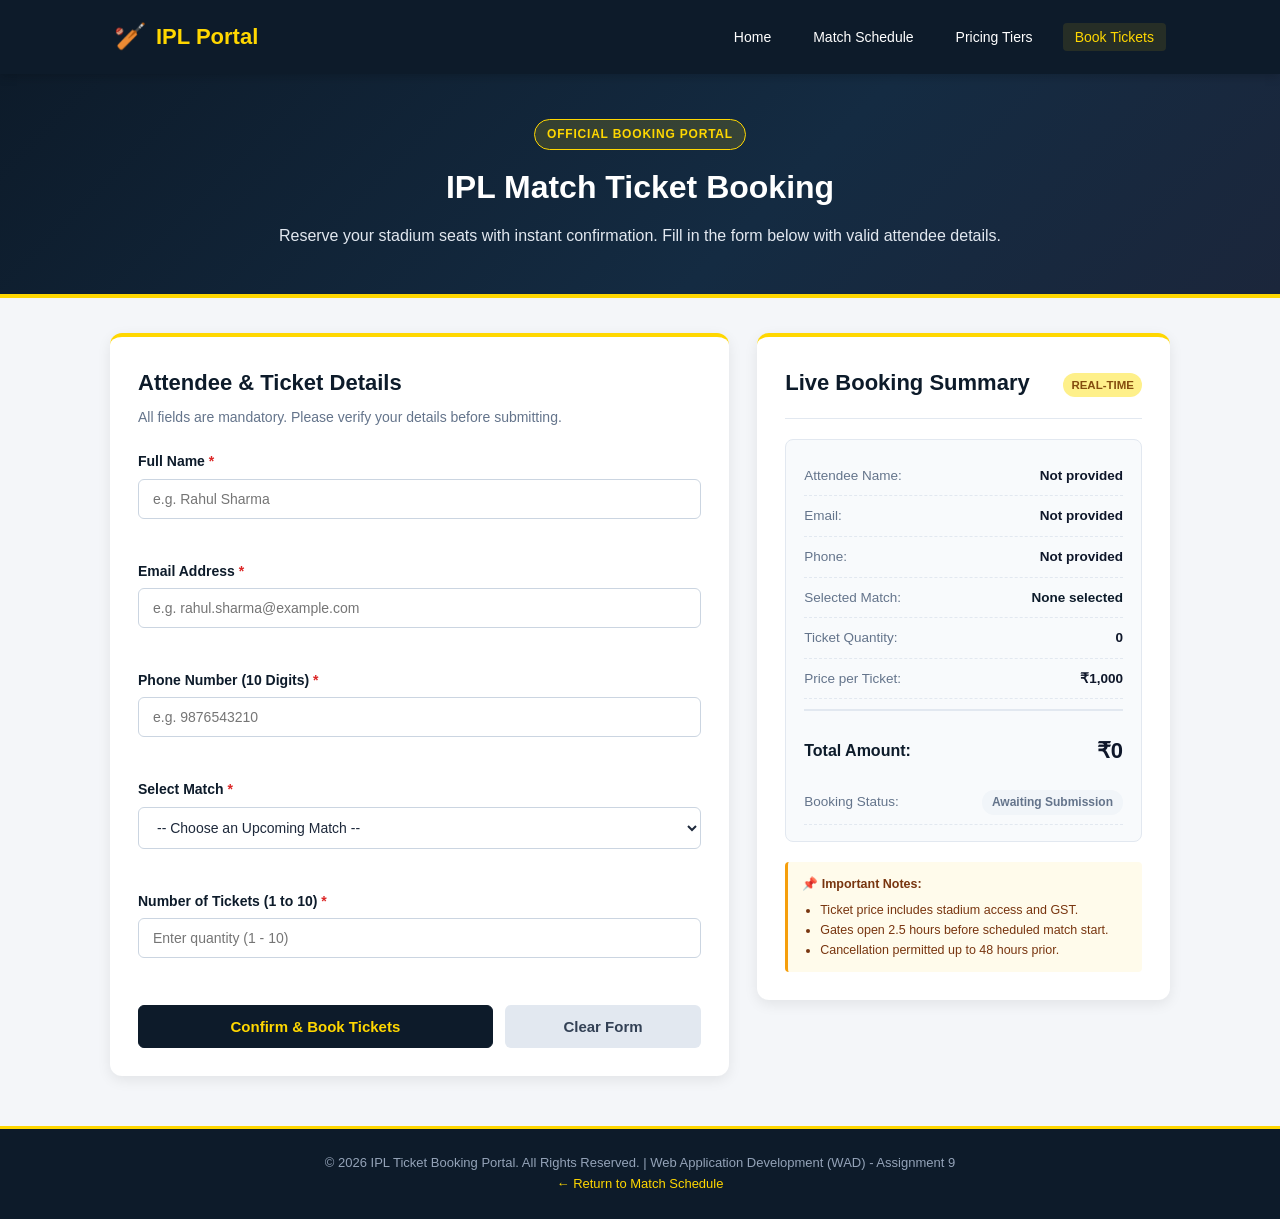
==== Assignment9/book-validation.html @ 7f0bdf5b "Assignment 9: Implement complete client-side form validation." ====
<!DOCTYPE html>
<html lang="en">
<head>
  <meta charset="UTF-8" />
  <meta name="viewport" content="width=device-width, initial-scale=1.0" />
  <title>IPL Ticket Booking &amp; Client-Side Validation - Assignment 9</title>
  <link rel="stylesheet" href="style.css" />
</head>
<body>

  <!-- Responsive Navigation -->
  <header>
    <nav class="navbar">
      <div class="nav-brand">
        <span class="brand-icon">🏏</span>
        <h1 class="brand-title">IPL Portal</h1>
      </div>

      <ul class="nav-links">
        <li><a href="../Assignment8/index.html#home" class="nav-link">Home</a></li>
        <li><a href="../Assignment8/index.html#matches" class="nav-link">Match Schedule</a></li>
        <li><a href="../Assignment8/index.html#pricing" class="nav-link">Pricing Tiers</a></li>
        <li><a href="book-validation.html" class="nav-link active">Book Tickets</a></li>
      </ul>
    </nav>
  </header>

  <!-- Hero Banner -->
  <section class="hero">
    <div class="hero-content">
      <span class="hero-badge">Official Booking Portal</span>
      <h1>IPL Match Ticket Booking</h1>
      <p>Reserve your stadium seats with instant confirmation. Fill in the form below with valid attendee details.</p>
    </div>
  </section>

  <!-- Main Container: 2-Column Responsive Grid -->
  <main class="container">

    <!-- Form Column -->
    <div class="card form-card">
      <div class="form-header">
        <h2>Attendee &amp; Ticket Details</h2>
        <p class="subtitle">All fields are mandatory. Please verify your details before submitting.</p>
      </div>

      <form id="bookingForm" novalidate>
        <!-- Full Name -->
        <div class="form-group">
          <label for="name">Full Name <span class="required">*</span></label>
          <input
            type="text"
            id="name"
            name="name"
            placeholder="e.g. Rahul Sharma"
            autocomplete="name"
          />
          <div class="error" id="nameError"></div>
        </div>

        <!-- Email Address -->
        <div class="form-group">
          <label for="email">Email Address <span class="required">*</span></label>
          <input
            type="email"
            id="email"
            name="email"
            placeholder="e.g. rahul.sharma@example.com"
            autocomplete="email"
          />
          <div class="error" id="emailError"></div>
        </div>

        <!-- Phone Number -->
        <div class="form-group">
          <label for="phone">Phone Number (10 Digits) <span class="required">*</span></label>
          <input
            type="tel"
            id="phone"
            name="phone"
            placeholder="e.g. 9876543210"
            maxlength="10"
            autocomplete="tel"
          />
          <div class="error" id="phoneError"></div>
        </div>

        <!-- Match Selection -->
        <div class="form-group">
          <label for="match">Select Match <span class="required">*</span></label>
          <select id="match" name="match">
            <option value="">-- Choose an Upcoming Match --</option>
            <option value="CSK vs MI (29-Jan-2027, Chennai)">Match 01: CSK vs MI - 29-Jan-2027 (Chennai)</option>
            <option value="RR vs RCB (30-Jan-2027, Mohali)">Match 02: RR vs RCB - 30-Jan-2027 (Mohali)</option>
            <option value="MI vs RCB (31-Jan-2027, Mumbai)">Match 03: MI vs RCB - 31-Jan-2027 (Mumbai)</option>
            <option value="KKR vs SRH (02-Feb-2027, Kolkata)">Match 04: KKR vs SRH - 02-Feb-2027 (Kolkata)</option>
            <option value="CSK vs KKR (05-Feb-2027, Chennai)">Match 05: CSK vs KKR - 05-Feb-2027 (Chennai)</option>
          </select>
          <div class="error" id="matchError"></div>
        </div>

        <!-- Number of Tickets -->
        <div class="form-group">
          <label for="tickets">Number of Tickets (1 to 10) <span class="required">*</span></label>
          <input
            type="number"
            id="tickets"
            name="tickets"
            min="1"
            max="10"
            placeholder="Enter quantity (1 - 10)"
          />
          <div class="error" id="ticketsError"></div>
        </div>

        <!-- Submit & Reset Buttons -->
        <div class="form-actions">
          <button type="submit" id="submitBtn" class="btn btn-primary">
            Confirm &amp; Book Tickets
          </button>
          <button type="button" id="resetBtn" class="btn btn-secondary">
            Clear Form
          </button>
        </div>
      </form>

      <!-- Loading Animation Indicator -->
      <div id="loading" class="loading-container">
        <div class="spinner"></div>
        <p class="loading-text">Validating details &amp; reserving seats...</p>
      </div>

      <!-- Success Notification Message -->
      <div id="successMessage" class="success-box">
        <div class="success-icon">✅</div>
        <h3>Booking Confirmed!</h3>
        <p>Your tickets have been validated and reserved successfully. A confirmation SMS and email have been sent to your registered contact details.</p>
      </div>
    </div>

    <!-- Booking Summary Column -->
    <div class="card summary-card">
      <div class="summary-header">
        <h2>Live Booking Summary</h2>
        <span class="badge live-badge">Real-Time</span>
      </div>

      <div class="summary-receipt">
        <div class="receipt-row">
          <span class="label">Attendee Name:</span>
          <span class="value" id="summaryName">Not provided</span>
        </div>

        <div class="receipt-row">
          <span class="label">Email:</span>
          <span class="value" id="summaryEmail">Not provided</span>
        </div>

        <div class="receipt-row">
          <span class="label">Phone:</span>
          <span class="value" id="summaryPhone">Not provided</span>
        </div>

        <div class="receipt-row">
          <span class="label">Selected Match:</span>
          <span class="value highlight" id="summaryMatch">None selected</span>
        </div>

        <div class="receipt-row">
          <span class="label">Ticket Quantity:</span>
          <span class="value" id="summaryTickets">0</span>
        </div>

        <div class="receipt-row">
          <span class="label">Price per Ticket:</span>
          <span class="value">₹1,000</span>
        </div>

        <div class="receipt-divider"></div>

        <div class="receipt-row total-row">
          <span class="label">Total Amount:</span>
          <span class="value total-price">₹<span id="total">0</span></span>
        </div>

        <div class="receipt-row status-row">
          <span class="label">Booking Status:</span>
          <span class="status-tag status-pending" id="summaryStatus">Awaiting Submission</span>
        </div>

        <div class="receipt-row" id="refRow" style="display: none;">
          <span class="label">Booking Reference:</span>
          <span class="value" id="summaryRef">---</span>
        </div>
      </div>

      <div class="summary-notice">
        <h4>📌 Important Notes:</h4>
        <ul>
          <li>Ticket price includes stadium access and GST.</li>
          <li>Gates open 2.5 hours before scheduled match start.</li>
          <li>Cancellation permitted up to 48 hours prior.</li>
        </ul>
      </div>
    </div>

  </main>

  <!-- Footer -->
  <footer>
    <div class="footer-container">
      <p>&copy; 2026 IPL Ticket Booking Portal. All Rights Reserved. | Web Application Development (WAD) - Assignment 9</p>
      <p><a href="../Assignment8/index.html">← Return to Match Schedule</a></p>
    </div>
  </footer>

  <!-- External JavaScript -->
  <script src="script.js"></script>
</body>
</html>
---- Assignment9/style.css ----
/* ==========================================================================
   IPL Portal - Client-Side Form Validation Styles (Assignment 9)
   Theme: Dark Blue & Gold (#0d1b2a, #142b42, #ffd700)
   ========================================================================== */

/* --------------------------------------------------------------------------
   1. Reset & Global Styles
   -------------------------------------------------------------------------- */
* {
  box-sizing: border-box;
  margin: 0;
  padding: 0;
}

html, body {
  width: 100%;
  max-width: 100vw;
  overflow-x: hidden;
}

body {
  font-family: Arial, Helvetica, sans-serif;
  background-color: #f4f6f9;
  color: #333333;
  line-height: 1.6;
}

/* --------------------------------------------------------------------------
   2. Responsive Navigation
   -------------------------------------------------------------------------- */
header {
  background-color: #0d1b2a;
  box-shadow: 0 2px 10px rgba(0, 0, 0, 0.2);
  position: sticky;
  top: 0;
  z-index: 1000;
}

.navbar {
  display: flex;
  justify-content: space-between;
  align-items: center;
  max-width: 1100px;
  margin: 0 auto;
  padding: 16px 24px;
  flex-wrap: wrap;
}

.nav-brand {
  display: flex;
  align-items: center;
  gap: 10px;
}

.brand-icon {
  font-size: 26px;
}

.brand-title {
  color: #ffd700;
  font-size: 22px;
  margin: 0;
  font-weight: bold;
}

.nav-links {
  display: flex;
  align-items: center;
  gap: 18px;
  list-style: none;
}

.nav-link {
  color: #ffffff;
  text-decoration: none;
  font-size: 14px;
  font-weight: 500;
  padding: 6px 12px;
  border-radius: 4px;
  transition: all 0.25s ease;
}

.nav-link:hover,
.nav-link.active {
  color: #ffd700;
  background-color: rgba(255, 215, 0, 0.1);
}

/* --------------------------------------------------------------------------
   3. Hero Section
   -------------------------------------------------------------------------- */
.hero {
  background: linear-gradient(135deg, #0d1b2a 0%, #142b42 60%, #1b263b 100%);
  color: #ffffff;
  text-align: center;
  padding: 45px 20px;
  border-bottom: 4px solid #ffd700;
}

.hero-content {
  max-width: 750px;
  margin: 0 auto;
}

.hero-badge {
  display: inline-block;
  background-color: rgba(255, 215, 0, 0.15);
  color: #ffd700;
  border: 1px solid #ffd700;
  padding: 5px 12px;
  border-radius: 16px;
  font-size: 12px;
  font-weight: bold;
  letter-spacing: 0.8px;
  text-transform: uppercase;
  margin-bottom: 12px;
}

.hero h1 {
  font-size: 32px;
  color: #ffffff;
  margin-bottom: 10px;
}

.hero p {
  color: #e2e8f0;
  font-size: 16px;
}

/* --------------------------------------------------------------------------
   4. Main Container & 2-Column Grid Layout
   -------------------------------------------------------------------------- */
.container {
  max-width: 1100px;
  width: 100%;
  margin: 35px auto;
  padding: 0 20px;
  display: grid;
  grid-template-columns: 1.8fr 1.2fr;
  gap: 28px;
  align-items: start;
}

.card {
  background-color: #ffffff;
  padding: 28px;
  border-radius: 12px;
  border-top: 4px solid #ffd700;
  box-shadow: 0 4px 14px rgba(0, 0, 0, 0.08);
}

.form-header h2,
.summary-header h2 {
  color: #0d1b2a;
  font-size: 22px;
  margin-bottom: 6px;
}

.subtitle {
  color: #64748b;
  font-size: 14px;
  margin-bottom: 22px;
}

/* --------------------------------------------------------------------------
   5. Form Controls & Validation Styling
   -------------------------------------------------------------------------- */
.form-group {
  margin-bottom: 18px;
}

label {
  display: block;
  font-weight: 600;
  color: #0d1b2a;
  font-size: 14px;
  margin-bottom: 6px;
}

.required {
  color: #dc2626;
  font-weight: bold;
}

input[type="text"],
input[type="email"],
input[type="tel"],
input[type="number"],
select {
  width: 100%;
  padding: 11px 14px;
  border: 1.5px solid #cbd5e1;
  border-radius: 6px;
  font-size: 14px;
  font-family: inherit;
  color: #1e293b;
  background-color: #ffffff;
  transition: all 0.25s ease;
}

input:focus,
select:focus {
  outline: none;
  border-color: #0d1b2a;
  box-shadow: 0 0 0 3px rgba(13, 27, 42, 0.15);
}

/* Validation Highlights */
.input-error {
  border-color: #dc2626 !important;
  background-color: #fff5f5 !important;
  box-shadow: 0 0 0 3px rgba(220, 38, 38, 0.15) !important;
}

.input-valid {
  border-color: #16a34a !important;
  background-color: #f0fdf4 !important;
}

/* Error Messages */
.error {
  color: #dc2626;
  font-size: 12.5px;
  font-weight: 500;
  margin-top: 5px;
  min-height: 18px;
  transition: all 0.2s ease;
}

/* Form Actions */
.form-actions {
  display: flex;
  gap: 12px;
  margin-top: 24px;
}

.btn {
  padding: 12px 20px;
  font-size: 15px;
  font-weight: bold;
  border-radius: 6px;
  cursor: pointer;
  border: none;
  transition: all 0.25s ease;
  text-align: center;
}

.btn-primary {
  flex: 2;
  background-color: #0d1b2a;
  color: #ffd700;
  border: 1px solid #0d1b2a;
}

.btn-primary:hover:not(:disabled) {
  background-color: #29445f;
  box-shadow: 0 4px 10px rgba(13, 27, 42, 0.25);
}

.btn-primary:disabled {
  background-color: #94a3b8;
  color: #f1f5f9;
  cursor: not-allowed;
  border-color: #94a3b8;
}

.btn-secondary {
  flex: 1;
  background-color: #e2e8f0;
  color: #334155;
}

.btn-secondary:hover {
  background-color: #cbd5e1;
}

/* --------------------------------------------------------------------------
   6. Loading Animation Spinner
   -------------------------------------------------------------------------- */
.loading-container {
  display: none;
  text-align: center;
  padding: 20px;
  margin-top: 20px;
  background-color: #f8fafc;
  border-radius: 8px;
  border: 1px dashed #cbd5e1;
}

.spinner {
  width: 40px;
  height: 40px;
  border: 4px solid #e2e8f0;
  border-top: 4px solid #0d1b2a;
  border-right: 4px solid #ffd700;
  border-radius: 50%;
  animation: spin 0.85s linear infinite;
  margin: 0 auto 12px auto;
}

@keyframes spin {
  0% { transform: rotate(0deg); }
  100% { transform: rotate(360deg); }
}

.loading-text {
  color: #0d1b2a;
  font-weight: 600;
  font-size: 14px;
}

/* --------------------------------------------------------------------------
   7. Success Alert Box
   -------------------------------------------------------------------------- */
.success-box {
  display: none;
  background-color: #ecfdf5;
  border: 1.5px solid #10b981;
  border-radius: 8px;
  padding: 18px;
  margin-top: 22px;
  text-align: center;
  animation: fadeIn 0.4s ease;
}

@keyframes fadeIn {
  from { opacity: 0; transform: translateY(-6px); }
  to { opacity: 1; transform: translateY(0); }
}

.success-icon {
  font-size: 30px;
  margin-bottom: 6px;
}

.success-box h3 {
  color: #065f46;
  font-size: 18px;
  margin-bottom: 6px;
}

.success-box p {
  color: #047857;
  font-size: 13.5px;
  line-height: 1.5;
}

/* --------------------------------------------------------------------------
   8. Booking Summary Receipt Card
   -------------------------------------------------------------------------- */
.summary-header {
  display: flex;
  justify-content: space-between;
  align-items: center;
  margin-bottom: 20px;
  padding-bottom: 12px;
  border-bottom: 1px solid #e2e8f0;
}

.live-badge {
  background-color: #fef08a;
  color: #854d0e;
  font-size: 11.5px;
  font-weight: bold;
  padding: 3px 8px;
  border-radius: 12px;
  text-transform: uppercase;
}

.summary-receipt {
  background-color: #f8fafc;
  border: 1px solid #e2e8f0;
  border-radius: 8px;
  padding: 16px 18px;
  margin-bottom: 20px;
}

.receipt-row {
  display: flex;
  justify-content: space-between;
  align-items: center;
  padding: 9px 0;
  font-size: 13.5px;
  border-bottom: 1px dashed #e2e8f0;
}

.receipt-row:last-child {
  border-bottom: none;
}

.receipt-row .label {
  color: #64748b;
  font-weight: 500;
}

.receipt-row .value {
  color: #0f172a;
  font-weight: 600;
  text-align: right;
  max-width: 60%;
  word-break: break-word;
}

.receipt-row .value.highlight {
  color: #0d1b2a;
  font-weight: bold;
}

.receipt-divider {
  height: 2px;
  background-color: #e2e8f0;
  margin: 10px 0;
}

.total-row {
  border-bottom: none;
  padding: 12px 0;
}

.total-row .label {
  font-size: 16px;
  font-weight: bold;
  color: #0d1b2a;
}

.total-price {
  font-size: 22px;
  font-weight: bold;
  color: #0d1b2a;
}

.status-tag {
  display: inline-block;
  padding: 3px 10px;
  border-radius: 12px;
  font-size: 12px;
  font-weight: bold;
}

.status-pending {
  background-color: #f1f5f9;
  color: #64748b;
}

.status-confirmed {
  background-color: #dcfce7;
  color: #166534;
}

.summary-notice {
  background-color: #fffbeb;
  border-left: 3px solid #f59e0b;
  padding: 12px 14px;
  border-radius: 4px;
  font-size: 12.5px;
  color: #78350f;
}

.summary-notice h4 {
  margin-bottom: 6px;
}

.summary-notice ul {
  padding-left: 18px;
  line-height: 1.6;
}

/* --------------------------------------------------------------------------
   9. Footer
   -------------------------------------------------------------------------- */
footer {
  background-color: #0d1b2a;
  color: #94a3b8;
  padding: 24px 20px;
  margin-top: 50px;
  text-align: center;
  font-size: 13px;
  border-top: 3px solid #ffd700;
}

footer a {
  color: #ffd700;
  text-decoration: none;
}

footer a:hover {
  text-decoration: underline;
}

/* --------------------------------------------------------------------------
   10. Media Queries (Responsive Breakpoints)
   -------------------------------------------------------------------------- */
@media (max-width: 900px) {
  .container {
    grid-template-columns: 1fr;
    gap: 24px;
  }
}

@media (max-width: 600px) {
  .navbar {
    flex-direction: column;
    gap: 12px;
    padding: 14px;
  }

  .nav-links {
    flex-wrap: wrap;
    justify-content: center;
    gap: 10px;
  }

  .hero {
    padding: 32px 16px;
  }

  .hero h1 {
    font-size: 24px;
  }

  .hero p {
    font-size: 14px;
  }

  .card {
    padding: 20px 16px;
  }

  .form-actions {
    flex-direction: column;
  }

  .btn-primary,
  .btn-secondary {
    width: 100%;
  }
}
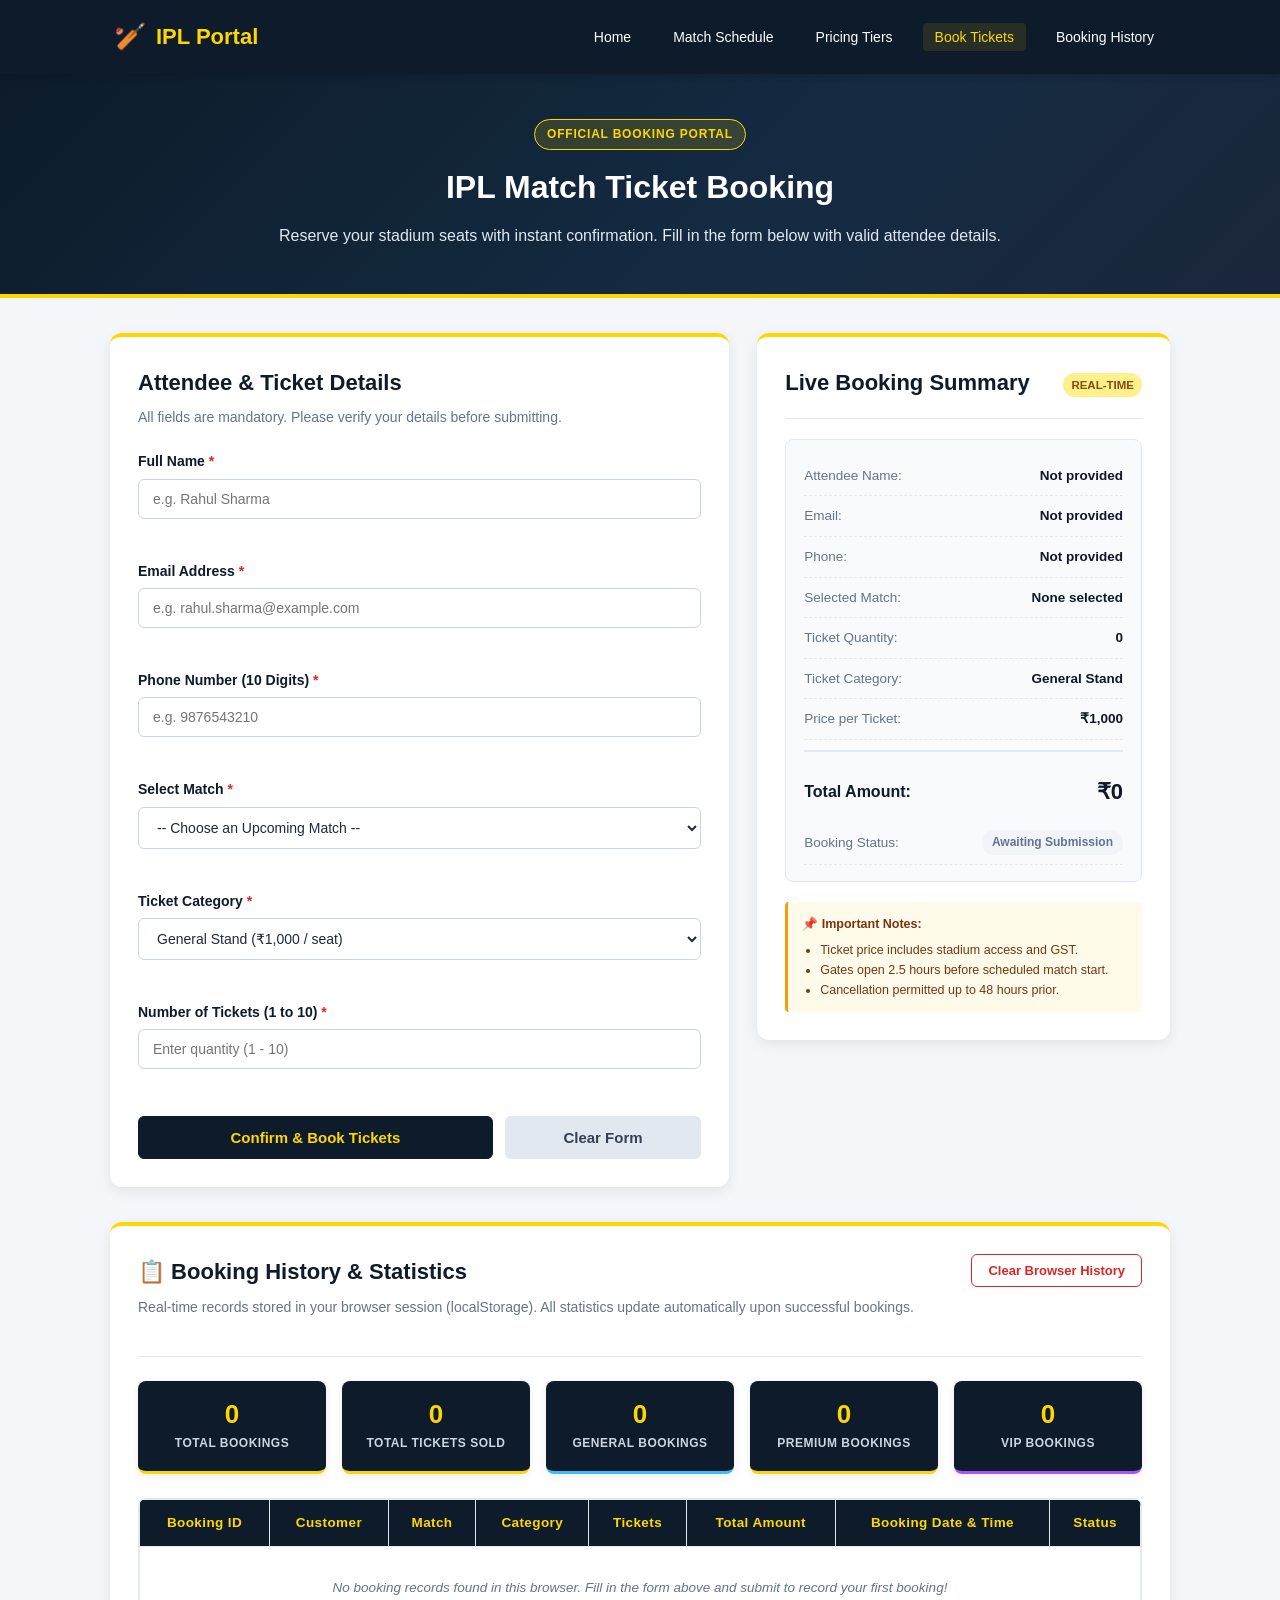
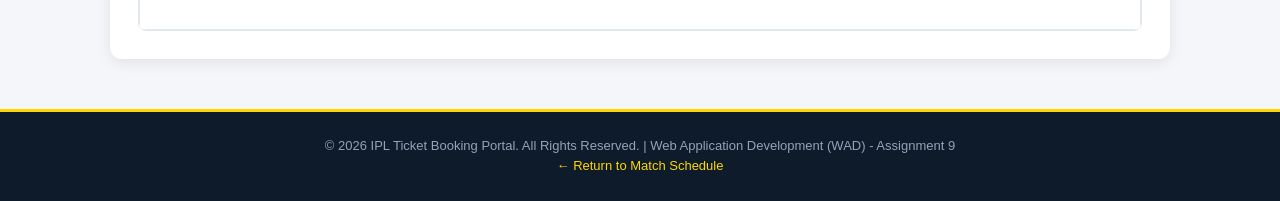
==== commit 28f2c69e: "Add IPL ticket booking history and booking statistics" ====
--- a/Assignment9/book-validation.html
+++ b/Assignment9/book-validation.html
@@ -21,6 +21,7 @@
         <li><a href="../Assignment8/index.html#matches" class="nav-link">Match Schedule</a></li>
         <li><a href="../Assignment8/index.html#pricing" class="nav-link">Pricing Tiers</a></li>
         <li><a href="book-validation.html" class="nav-link active">Book Tickets</a></li>
+        <li><a href="#history" class="nav-link">Booking History</a></li>
       </ul>
     </nav>
   </header>
@@ -99,6 +100,17 @@
           <div class="error" id="matchError"></div>
         </div>
 
+        <!-- Ticket Category Selection -->
+        <div class="form-group">
+          <label for="category">Ticket Category <span class="required">*</span></label>
+          <select id="category" name="category">
+            <option value="General">General Stand (₹1,000 / seat)</option>
+            <option value="Premium">Premium Pavilion (₹2,500 / seat)</option>
+            <option value="VIP">VIP Hospitality (₹5,000 / seat)</option>
+          </select>
+          <div class="error" id="categoryError"></div>
+        </div>
+
         <!-- Number of Tickets -->
         <div class="form-group">
           <label for="tickets">Number of Tickets (1 to 10) <span class="required">*</span></label>
@@ -172,8 +184,13 @@
         </div>
 
         <div class="receipt-row">
+          <span class="label">Ticket Category:</span>
+          <span class="value" id="summaryCategory">General Stand</span>
+        </div>
+
+        <div class="receipt-row">
           <span class="label">Price per Ticket:</span>
-          <span class="value">₹1,000</span>
+          <span class="value" id="summaryUnitPrice">₹1,000</span>
         </div>
 
         <div class="receipt-divider"></div>
@@ -206,6 +223,65 @@
 
   </main>
 
+  <!-- Booking History & Statistics Section -->
+  <section class="container-history" id="history">
+    <div class="card history-card">
+      <div class="history-header">
+        <div>
+          <h2>📋 Booking History &amp; Statistics</h2>
+          <p class="subtitle">Real-time records stored in your browser session (localStorage). All statistics update automatically upon successful bookings.</p>
+        </div>
+        <button type="button" id="clearHistoryBtn" class="btn btn-outline-danger">Clear Browser History</button>
+      </div>
+
+      <!-- Summary Statistics Cards Grid (5 Cards) -->
+      <div class="stats-grid">
+        <div class="stat-box">
+          <div class="stat-number" id="statTotalBookings">0</div>
+          <div class="stat-title">Total Bookings</div>
+        </div>
+        <div class="stat-box">
+          <div class="stat-number" id="statTotalTickets">0</div>
+          <div class="stat-title">Total Tickets Sold</div>
+        </div>
+        <div class="stat-box category-stat-box general-stat">
+          <div class="stat-number" id="statGeneralBookings">0</div>
+          <div class="stat-title">General Bookings</div>
+        </div>
+        <div class="stat-box category-stat-box premium-stat">
+          <div class="stat-number" id="statPremiumBookings">0</div>
+          <div class="stat-title">Premium Bookings</div>
+        </div>
+        <div class="stat-box category-stat-box vip-stat">
+          <div class="stat-number" id="statVipBookings">0</div>
+          <div class="stat-title">VIP Bookings</div>
+        </div>
+      </div>
+
+      <!-- Horizontally Scrollable Booking History Table -->
+      <p class="table-scroll-hint">👉 Swipe horizontally to view full booking details</p>
+      <div class="table-container">
+        <table class="history-table">
+          <thead>
+            <tr>
+              <th>Booking ID</th>
+              <th>Customer</th>
+              <th>Match</th>
+              <th>Category</th>
+              <th>Tickets</th>
+              <th>Total Amount</th>
+              <th>Booking Date &amp; Time</th>
+              <th>Status</th>
+            </tr>
+          </thead>
+          <tbody id="historyTableBody">
+            <!-- Dynamic rows populated from localStorage -->
+          </tbody>
+        </table>
+      </div>
+    </div>
+  </section>
+
   <!-- Footer -->
   <footer>
     <div class="footer-container">
--- a/Assignment9/style.css
+++ b/Assignment9/style.css
@@ -466,7 +466,196 @@
 }
 
 /* --------------------------------------------------------------------------
-   9. Footer
+   9. Booking History & Statistics Section
+   -------------------------------------------------------------------------- */
+.container-history {
+  max-width: 1100px;
+  width: 100%;
+  margin: 10px auto 40px auto;
+  padding: 0 20px;
+}
+
+.history-card {
+  padding: 28px;
+  overflow: hidden;
+}
+
+.history-header {
+  display: flex;
+  justify-content: space-between;
+  align-items: flex-start;
+  flex-wrap: wrap;
+  gap: 15px;
+  margin-bottom: 24px;
+  border-bottom: 1px solid #e2e8f0;
+  padding-bottom: 16px;
+}
+
+.history-header h2 {
+  color: #0d1b2a;
+  font-size: 22px;
+  margin-bottom: 6px;
+}
+
+.btn-outline-danger {
+  background-color: transparent;
+  color: #dc2626;
+  border: 1.5px solid #dc2626;
+  padding: 8px 16px;
+  font-size: 13px;
+  border-radius: 6px;
+  cursor: pointer;
+  font-weight: 600;
+  transition: all 0.2s ease;
+}
+
+.btn-outline-danger:hover {
+  background-color: #dc2626;
+  color: #ffffff;
+}
+
+/* Statistics Cards Grid (5 Summary Cards) */
+.stats-grid {
+  display: grid;
+  grid-template-columns: repeat(5, 1fr);
+  gap: 16px;
+  margin-bottom: 24px;
+}
+
+.stat-box {
+  background-color: #0d1b2a;
+  color: #ffffff;
+  border-radius: 8px;
+  padding: 18px 12px;
+  text-align: center;
+  border-bottom: 3px solid #ffd700;
+  box-shadow: 0 2px 8px rgba(0, 0, 0, 0.08);
+  transition: transform 0.2s ease;
+}
+
+.stat-box:hover {
+  transform: translateY(-2px);
+}
+
+.stat-number {
+  font-size: 26px;
+  font-weight: bold;
+  color: #ffd700;
+  line-height: 1.2;
+  margin-bottom: 4px;
+}
+
+.stat-title {
+  font-size: 12px;
+  color: #cbd5e1;
+  text-transform: uppercase;
+  letter-spacing: 0.5px;
+  font-weight: 600;
+}
+
+.category-stat-box.general-stat {
+  border-bottom-color: #38bdf8;
+}
+
+.category-stat-box.premium-stat {
+  border-bottom-color: #ffd700;
+}
+
+.category-stat-box.vip-stat {
+  border-bottom-color: #a855f7;
+}
+
+/* Table Scroll Hint & Horizontally Scrollable Table */
+.table-scroll-hint {
+  display: none;
+  font-size: 13px;
+  color: #64748b;
+  margin-bottom: 8px;
+  font-weight: 500;
+}
+
+.table-container {
+  width: 100%;
+  max-width: 100%;
+  overflow-x: auto;
+  -webkit-overflow-scrolling: touch;
+  border-radius: 8px;
+  border: 1px solid #e2e8f0;
+  display: block;
+}
+
+.history-table {
+  width: 100%;
+  border-collapse: collapse;
+  min-width: 780px;
+  background-color: #ffffff;
+}
+
+.history-table th,
+.history-table td {
+  padding: 12px 14px;
+  text-align: center;
+  border: 1px solid #e2e8f0;
+  font-size: 13.5px;
+  vertical-align: middle;
+}
+
+.history-table th {
+  background-color: #0d1b2a;
+  color: #ffd700;
+  font-weight: 600;
+  letter-spacing: 0.4px;
+  white-space: nowrap;
+}
+
+.history-table tbody tr:nth-child(even) {
+  background-color: #f8fafc;
+}
+
+.history-table tbody tr:hover {
+  background-color: #edf2f7;
+}
+
+.badge-category {
+  display: inline-block;
+  padding: 3px 9px;
+  border-radius: 12px;
+  font-size: 11.5px;
+  font-weight: bold;
+}
+
+.badge-general {
+  background-color: #e0f2fe;
+  color: #0369a1;
+}
+
+.badge-premium {
+  background-color: #fef08a;
+  color: #854d0e;
+}
+
+.badge-vip {
+  background-color: #f3e8ff;
+  color: #6b21a8;
+}
+
+.booking-ref-code {
+  font-family: monospace;
+  font-weight: bold;
+  color: #0d1b2a;
+  background-color: #f1f5f9;
+  padding: 2px 6px;
+  border-radius: 4px;
+}
+
+.empty-history {
+  padding: 30px !important;
+  color: #64748b;
+  font-style: italic;
+}
+
+/* --------------------------------------------------------------------------
+   10. Footer
    -------------------------------------------------------------------------- */
 footer {
   background-color: #0d1b2a;
@@ -488,12 +677,20 @@
 }
 
 /* --------------------------------------------------------------------------
-   10. Media Queries (Responsive Breakpoints)
+   11. Media Queries (Responsive Breakpoints)
    -------------------------------------------------------------------------- */
 @media (max-width: 900px) {
   .container {
     grid-template-columns: 1fr;
     gap: 24px;
+  }
+
+  .stats-grid {
+    grid-template-columns: repeat(3, 1fr);
+  }
+
+  .table-scroll-hint {
+    display: block;
   }
 }
 
@@ -534,4 +731,21 @@
   .btn-secondary {
     width: 100%;
   }
-}
+
+  .stats-grid {
+    grid-template-columns: repeat(2, 1fr);
+  }
+
+  .history-header {
+    flex-direction: column;
+    align-items: stretch;
+  }
+
+  .btn-outline-danger {
+    width: 100%;
+  }
+
+  .table-scroll-hint {
+    display: block;
+  }
+}
